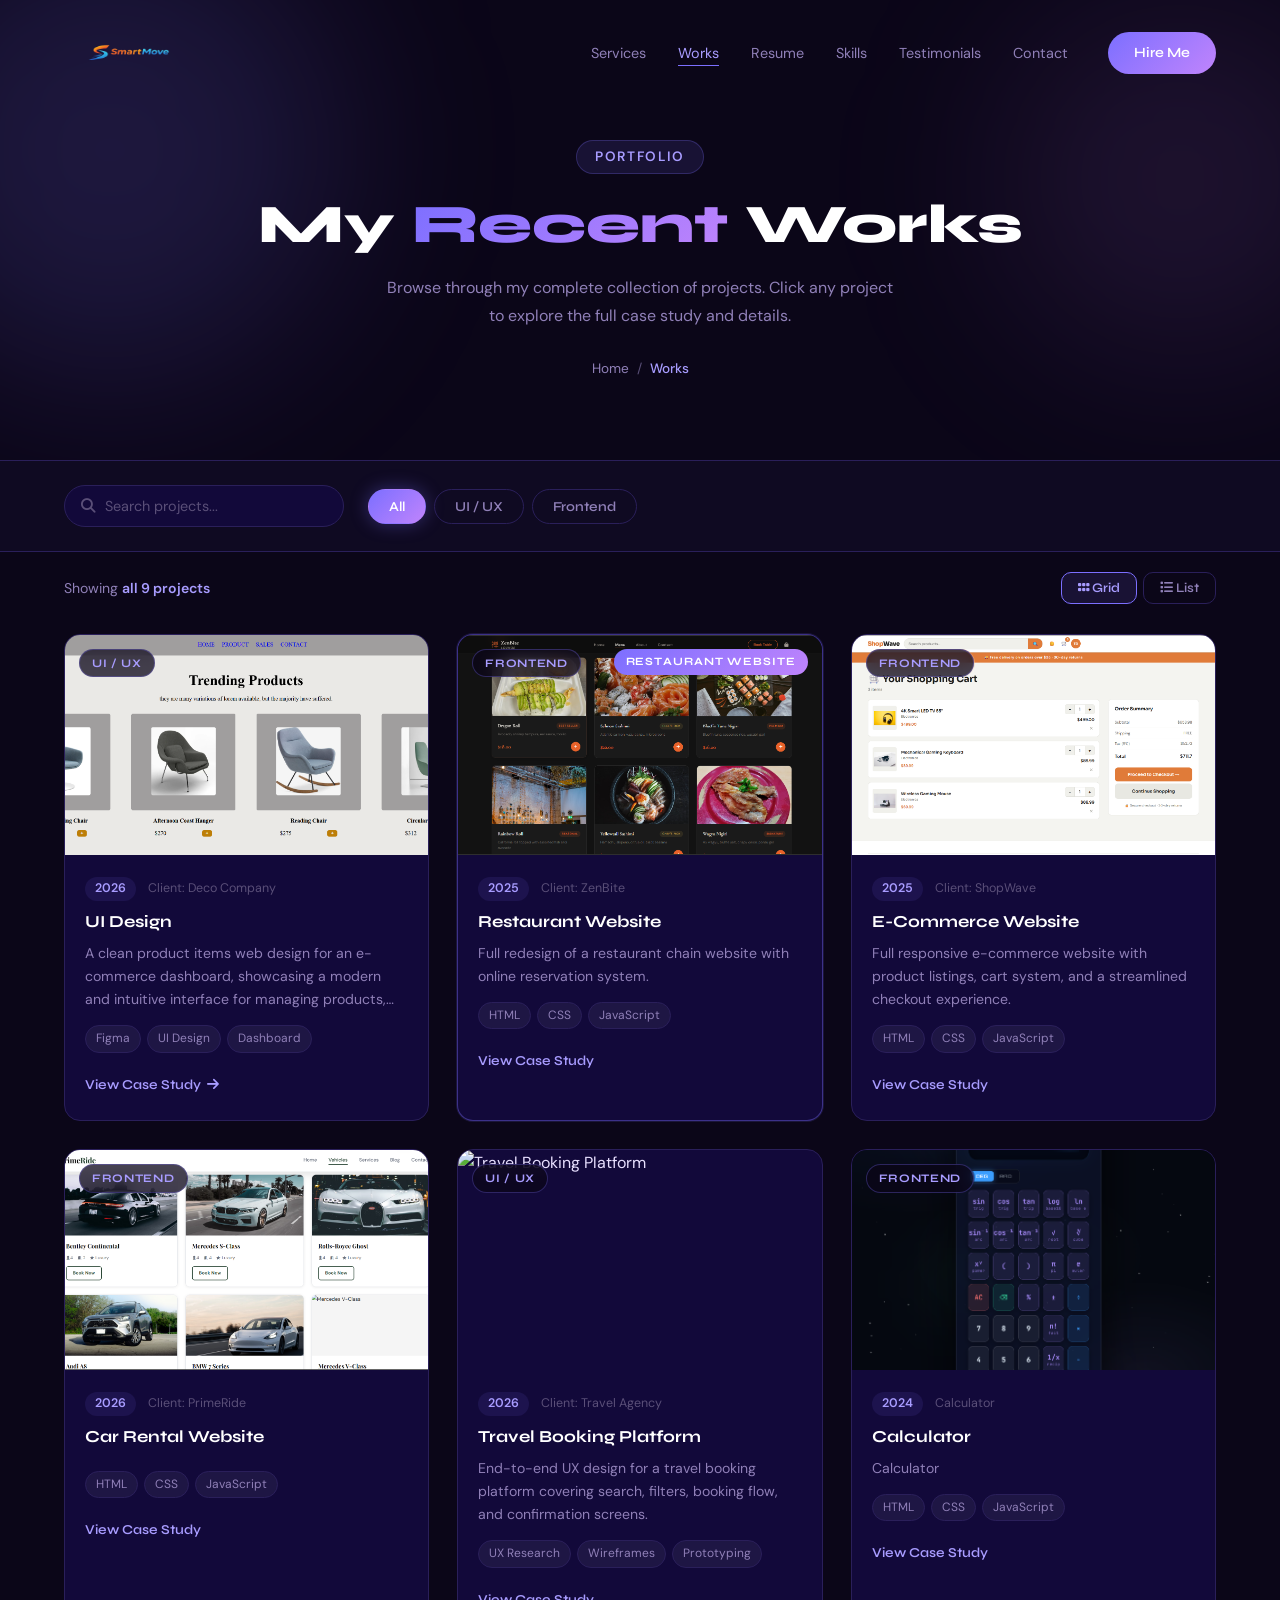
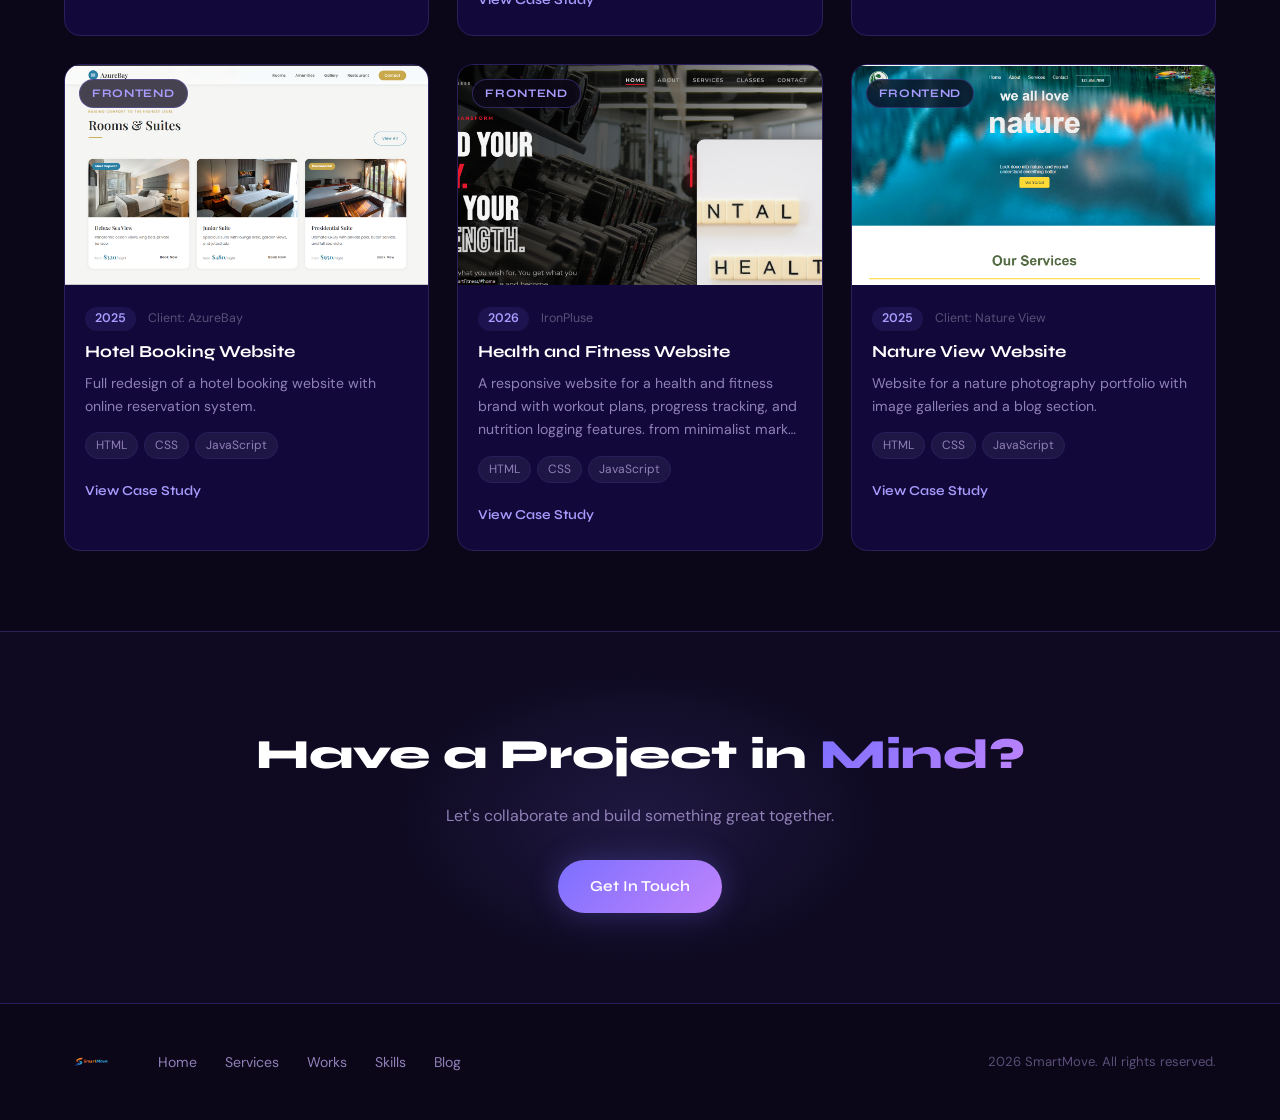
==== works.html @ a5036a32 "works space edit" ====
<!DOCTYPE html>
<html lang="en">
<head>
    <meta charset="UTF-8" />
    <meta name="viewport" content="width=device-width, initial-scale=1.0" />
    <title>My Works - Smartmove</title>

    <!-- Google Fonts — same as main site -->
    <link rel="preconnect" href="https://fonts.googleapis.com" />
    <link
        href="https://fonts.googleapis.com/css2?family=Syne:wght@400;600;700;800&family=DM+Sans:wght@300;400;500&display=swap"
        rel="stylesheet"
    />
        <link rel="stylesheet" href="https://cdnjs.cloudflare.com/ajax/libs/font-awesome/6.5.0/css/all.min.css" />

    <link rel="stylesheet" href="style.css" />
    <link rel="stylesheet" href="works.css" />
</head>
<body>

    <!--NAVBAR -->
    <nav class="navbar scrolled" id="navbar">
        <div class="nav-container">

            <!-- Logo: replace src with your logo -->
            <a href="index.html" class="nav-logo">
                <img src="images/logo-removebg.png" alt="Gerold Logo" />
            </a>

            <ul class="nav-links" id="navLinks">
                <li><a href="index.html#services">Services</a></li>
                <li><a href="works.html" class="nav-active">Works</a></li>
                <li><a href="index.html#experience">Resume</a></li>
                <li><a href="index.html#skills">Skills</a></li>
                <li><a href="index.html#testimonials">Testimonials</a></li>
                <li><a href="index.html#contact">Contact</a></li>
            </ul>

            <a href="index.html#contact" class="btn-hire">Hire Me</a>

            <button class="burger" id="burger" aria-label="Toggle menu">
                <span></span>
                <span></span>
                <span></span>
            </button>

        </div>
    </nav>


    <!-- PAGE HEADER -->
    <section class="page-header">
        <div class="page-header-glow glow-left"></div>
        <div class="page-header-glow glow-right"></div>
        <div class="container page-header-inner">
            <p class="page-eyebrow">Portfolio</p>
            <h1 class="page-title">
                My <span class="accent">Recent</span> Works
            </h1>
            <p class="page-desc">
                Browse through my complete collection of projects. Click any
                project to explore the full case study and details.
            </p>
            <div class="breadcrumb">
                <a href="index.html" class="breadcrumb-link">Home</a>
                <span class="breadcrumb-sep">/</span>
                <span class="breadcrumb-current">Works</span>
            </div>
        </div>
    </section>


    <!-- SEARCH AND FILTER BAR -->
    <div class="toolbar">
        <div class="container toolbar-inner">

            <!-- Search -->
            <div class="search-box">
                <span class="search-icon-wrap">
                    <i class="fa-solid fa-magnifying-glass"></i>
                </span>
                <input
                    type="text"
                    id="searchInput"
                    class="search-input"
                    placeholder="Search projects..."
                    autocomplete="off"
                />
                <button class="search-clear-btn" id="clearBtn" aria-label="Clear search">
                    &times;
                </button>
            </div>

            <!-- Filter Tabs -->
            <div class="filter-tabs" id="filterTabs">
                <button class="ftab active" data-filter="all">All</button>
                <button class="ftab" data-filter="ui-ux">UI / UX</button>
                <button class="ftab" data-filter="web">Frontend</button>
            </div>

        </div>
    </div>


    <!-- ============================================================
         RESULTS COUNT
    ============================================================ -->
    <div class="results-bar">
        <div class="container results-inner">
            <p class="results-text" id="resultsText">Showing all projects</p>
            <div class="view-toggle">
                <button class="view-btn active" id="gridViewBtn" aria-label="Grid view">
                    <i class="fa-solid fa-grip"></i>
                    Grid
                </button>
                <button class="view-btn" id="listViewBtn" aria-label="List view">
                     <i class="fa-solid fa-list"></i>
                    List
                </button>
            </div>
        </div>
    </div>


    <!-- ============================================================
         PORTFOLIO GRID
    ============================================================ -->
    <section class="portfolio-section">
        <div class="container">

            <!-- No results message (hidden by default) -->
            <div class="no-results hidden" id="noResults">
                <div class="no-results-inner">
                    <span class="no-results-icon">
                        <i class="fa-solid fa-folder-open"></i>
                    </span>
                    <p class="no-results-title">No projects found</p>
                    <p class="no-results-sub">
                        Try a different keyword or select a different category.
                    </p>
                    <button class="btn-primary" id="resetBtn">Show All Projects</button>
                </div>
            </div>

            <!-- Portfolio Grid -->
            <div class="portfolio-grid" id="portfolioGrid">


                <!-- PROJECT CARD 1  -->
                <div class="portfolio-card" data-category="ui-ux" data-title="Dashboard UI Design">

                    <div class="card-thumb-wrap">
                        <img
                            src="images/ui1.png"
                            alt="Dashboard UI Design"
                            class="card-thumb"
                        />
                        <div class="card-overlay">
                            <a href="https://www.linkedin.com/posts/smart-move-716382326_product-items-web-design-share-7451420994902290432-ZNgc?utm_source=share&utm_medium=member_android&rcm=ACoAAFJH3YIBcAMy2bOJXUmdLEdiP5HcrDsQztM" class="card-overlay-btn">
                                    <i class="fa-solid fa-arrow-up-right-from-square"></i>
                                View Project
                            </a>
                        </div>
                        <span class="card-badge">UI / UX</span>
                    </div>

                    <div class="card-body">
                        <div class="card-meta">
                            <span class="card-year">2026</span>
                            <span class="card-client">Client: Deco Company</span>
                        </div>
                        <h3 class="card-title"> UI Design</h3>
                        <p class="card-desc">
                            A clean product items web design for an e-commerce dashboard, showcasing a modern and intuitive interface for managing products, inventory, and sales analytics.
                        </p>
                        <div class="card-tags">
                            <span class="tag">Figma</span>
                            <span class="tag">UI Design</span>
                            <span class="tag">Dashboard</span>
                        </div>
                        <a href="https://www.linkedin.com/posts/smart-move-716382326_product-items-web-design-share-7451420994902290432-ZNgc?utm_source=share&utm_medium=member_android&rcm=ACoAAFJH3YIBcAMy2bOJXUmdLEdiP5HcrDsQztM" class="card-cta">
                            View Case Study
                                <i class="fa-solid fa-arrow-right"></i>
                        </a>
                    </div>

                </div>


                <!-- PROJECT CARD 2  (featured) -->
                <div class="portfolio-card card-featured" data-category="web" data-title="Resturant Website">

                    <div class="card-thumb-wrap">
                        <img
                            src="images/restur.1.png"
                            alt="Brand Identity Design"
                            class="card-thumb"
                        />
                        <div class="card-overlay">
                            <a href="https://smartmove1.github.io/restaurant-website/" class="card-overlay-btn">
                                View Project
                            </a>
                        </div>
                        <span class="card-badge">Frontend</span>
                        <span class="card-featured-label">Restaurant Website</span>
                    </div>

                    <div class="card-body">
                        <div class="card-meta">
                            <span class="card-year">2025</span>
                            <span class="card-client">Client: ZenBite</span>
                        </div>
                        <h3 class="card-title">Restaurant Website</h3>
                        <p class="card-desc">
                                Full redesign of a restaurant chain website with online
                                reservation system.
                        </p>
                        <div class="card-tags">
                            <span class="tag">HTML</span>
                            <span class="tag">CSS</span>
                            <span class="tag">JavaScript</span>
                        </div>
                        <a href="https://smartmove1.github.io/restaurant-website/" class="card-cta">
                            View Case Study
                        </a>
                    </div>

                </div>


                <!--  PROJECT CARD 3 -->
                <div class="portfolio-card" data-category="web" data-title="E-Commerce Website">

                    <div class="card-thumb-wrap">
                        <img
                            src="images/e-com1.png"
                            alt="E-Commerce Website"
                            class="card-thumb"
                        />
                        <div class="card-overlay">
                            <a href="https://smartmove1.github.io/shopwave-product/" class="card-overlay-btn">
                                View Project
                            </a>
                        </div>
                        <span class="card-badge">Frontend</span>
                    </div>

                    <div class="card-body">
                        <div class="card-meta">
                            <span class="card-year">2025</span>
                            <span class="card-client">Client: ShopWave</span>
                        </div>
                        <h3 class="card-title">E-Commerce Website</h3>
                        <p class="card-desc">
                            Full responsive e-commerce website with product listings,
                            cart system, and a streamlined checkout experience.
                        </p>
                        <div class="card-tags">
                            <span class="tag">HTML</span>
                            <span class="tag">CSS</span>
                            <span class="tag">JavaScript</span>
                        </div>
                        <a href="https://smartmove1.github.io/shopwave-product/" class="card-cta">
                            View Case Study
                        </a>
                    </div>

                </div>


                <!-- PROJECT CARD 4 -->
                <div class="portfolio-card" data-category="web" data-title="Car Rental Website">

                    <div class="card-thumb-wrap">
                        <img
                            src="images/car1.png"
                            alt="Car Rental Website"
                            class="card-thumb"
                        />
                        <div class="card-overlay">
                            <a href="https://smartmove1.github.io/primeride/" class="card-overlay-btn">
                                View Project
                            </a>
                        </div>
                        <span class="card-badge">Frontend</span>
                    </div>

                    <div class="card-body">
                        <div class="card-meta">
                            <span class="card-year">2026</span>
                            <span class="card-client">Client: PrimeRide</span>
                        </div>
                        <h3 class="card-title">Car Rental Website</h3>
                        <p class="card-desc">
                            
                        </p>
                        <div class="card-tags">
                            <span class="tag">HTML</span>
                            <span class="tag">CSS</span>
                            <span class="tag">JavaScript</span>
                        </div>
                        <a href="https://smartmove1.github.io/primeride/" class="card-cta">
                            View Case Study
                        </a>
                    </div>

                </div>


                <!--
                     PROJECT CARD 5 -->
                <div class="portfolio-card" data-category="ui-ux" data-title="Travel Booking Platform">

                    <div class="card-thumb-wrap">
                        <img
                            src="images/work-5.jpg"
                            alt="Travel Booking Platform"
                            class="card-thumb"
                        />
                        <div class="card-overlay">
                            <a href="project-detail.html?id=5" class="card-overlay-btn">
                                View Project
                            </a>
                        </div>
                        <span class="card-badge">UI / UX</span>
                    </div>

                    <div class="card-body">
                        <div class="card-meta">
                            <span class="card-year">2026</span>
                            <span class="card-client">Client: Travel Agency</span>
                        </div>
                        <h3 class="card-title">Travel Booking Platform</h3>
                        <p class="card-desc">
                            End-to-end UX design for a travel booking platform covering
                            search, filters, booking flow, and confirmation screens.
                        </p>
                        <div class="card-tags">
                            <span class="tag">UX Research</span>
                            <span class="tag">Wireframes</span>
                            <span class="tag">Prototyping</span>
                        </div>
                        <a href="project-detail.html?id=5" class="card-cta">
                            View Case Study
                        </a>
                    </div>

                </div>


                <!--   PROJECT CARD 6 -->
                <div class="portfolio-card" data-category="web" data-title="Calculator">

                    <div class="card-thumb-wrap">
                        <img
                            src="images/calculator.png"
                            alt="Calculator"
                            class="card-thumb"
                        />
                        <div class="card-overlay">
                            <a href="https://smartmove1.github.io/calculator/" class="card-overlay-btn">
                                View Project
                            </a>
                        </div>
                        <span class="card-badge">Frontend</span>
                    </div>

                    <div class="card-body">
                        <div class="card-meta">
                            <span class="card-year">2024</span>
                            <span class="card-client">Calculator</span>
                        </div>
                        <h3 class="card-title">Calculator</h3>
                        <p class="card-desc">
                            Calculator
                        </p>
                        <div class="card-tags">
                            <span class="tag">HTML</span>
                            <span class="tag">CSS</span>
                            <span class="tag">JavaScript</span>
                        </div>
                        <a href="https://smartmove1.github.io/calculator/" class="card-cta">
                            View Case Study
                        </a>
                    </div>

                </div>


                <!-- PROJECT CARD 7 -->
                <div class="portfolio-card" data-category="web" data-title="Hotel Booking Website">

                    <div class="card-thumb-wrap">
                        <img
                            src="images/hotel.png"
                            alt="Hotel Booking Website"
                            class="card-thumb"
                        />
                        <div class="card-overlay">
                            <a href="https://smartmove1.github.io/smarthotel/" class="card-overlay-btn">
                                View Project
                            </a>
                        </div>
                        <span class="card-badge">Frontend</span>
                    </div>

                    <div class="card-body">
                        <div class="card-meta">
                            <span class="card-year">2025</span>
                            <span class="card-client">Client: AzureBay </span>
                        </div>
                        <h3 class="card-title">Hotel Booking Website</h3>
                        <p class="card-desc">
                            Full redesign of a hotel booking website with online
                            reservation system.
                        </p>
                        <div class="card-tags">
                            <span class="tag">HTML</span>
                            <span class="tag">CSS</span>
                            <span class="tag">JavaScript</span>
                        </div>
                        <a href="https://smartmove1.github.io/smarthotel/" class="card-cta">
                            View Case Study
                        </a>
                    </div>

                </div>


                <!-- PROJECT CARD 8 -->
                <div class="portfolio-card" data-category="web" data-title="Health and Fitness Website">

                    <div class="card-thumb-wrap">
                        <img
                            src="images/fit.png"
                            alt="Health and Fitness Website"
                            class="card-thumb"
                        />
                        <div class="card-overlay">
                            <a href="https://smartmove1.github.io/smartFitness/" class="card-overlay-btn">
                                View Project
                            </a>
                        </div>
                        <span class="card-badge">Frontend</span>
                    </div>

                    <div class="card-body">
                        <div class="card-meta">
                            <span class="card-year">2026</span>
                            <span class="card-client">IronPluse</span>
                        </div>
                        <h3 class="card-title">Health and Fitness Website</h3>
                        <p class="card-desc">
                            A responsive website for a health and fitness brand with workout
                            plans, progress tracking, and nutrition logging features.
                            from minimalist marks to complex emblems and wordmarks.
                        </p>
                        <div class="card-tags">
                            <span class="tag">HTML</span>
                            <span class="tag">CSS</span>
                            <span class="tag">JavaScript</span>
                        </div>
                        <a href="https://smartmove1.github.io/smartFitness/" class="card-cta">
                            View Case Study
                        </a>
                    </div>

                </div>


                <!-- PROJECT CARD 9 -->
                <div class="portfolio-card" data-category="web" data-title="Nature View Website">

                    <div class="card-thumb-wrap">
                        <img
                            src="images/nature.png"
                            alt="Nature View Website"
                            class="card-thumb"
                        />
                        <div class="card-overlay">
                            <a href="https://smartmove1.github.io/nature-view/" class="card-overlay-btn">
                                View Project
                            </a>
                        </div>
                        <span class="card-badge">Frontend</span>
                    </div>

                    <div class="card-body">
                        <div class="card-meta">
                            <span class="card-year">2025</span>
                            <span class="card-client">Client: Nature View</span>
                        </div>
                        <h3 class="card-title">Nature View Website</h3>
                        <p class="card-desc">
                             Website for a nature photography portfolio with image galleries
                            and a blog section.
                        </p>
                        <div class="card-tags">
                            <span class="tag">HTML</span>
                            <span class="tag">CSS</span>
                            <span class="tag">JavaScript</span>
                        </div>
                        <a href="https://smartmove1.github.io/nature-view/" class="card-cta">
                            View Case Study
                        </a>
                    </div>

                </div>


                <!--
                    =====================================================
                    ADD MORE PROJECTS HERE
                    Copy the block below and paste it before this comment.
                    =====================================================

                <div class="portfolio-card" data-category="CATEGORY" data-title="PROJECT TITLE">
                    <div class="card-thumb-wrap">
                        <img src="images/your-image.jpg" alt="Project Title" class="card-thumb" />
                        <div class="card-overlay">
                            <a href="project-detail.html?id=10" class="card-overlay-btn">View Project</a>
                        </div>
                        <span class="card-badge">CATEGORY LABEL</span>
                    </div>
                    <div class="card-body">
                        <div class="card-meta">
                            <span class="card-year">YEAR</span>
                            <span class="card-client">Client: NAME</span>
                        </div>
                        <h3 class="card-title">PROJECT TITLE</h3>
                        <p class="card-desc">Short description of the project goes here.</p>
                        <div class="card-tags">
                            <span class="tag">Tag 1</span>
                            <span class="tag">Tag 2</span>
                        </div>
                        <a href="project-detail.html?id=10" class="card-cta">View Case Study</a>
                    </div>
                </div>
                -->


            </div>
            <!-- end #portfolioGrid -->

        </div>
    </section>


    <!--  CALL TO ACTION — bottom of page -->
    <section class="works-cta">
        <div class="works-cta-glow"></div>
        <div class="container works-cta-inner">
            <h2 class="works-cta-title">
                Have a Project in <span class="accent">Mind?</span>
            </h2>
            <p class="works-cta-desc">
                Let's collaborate and build something great together.
            </p>
            <a href="index.html#contact" class="btn-primary">Get In Touch</a>
        </div>
    </section>


    <!-- FOOTER -->
    <footer class="footer">
        <div class="container footer-inner">

            <a href="index.html" class="footer-logo">
                <img src="images/logo-removebg.png" alt="Gerold Logo" />
            </a>

            <ul class="footer-links">
                <li><a href="index.html">Home</a></li>
                <li><a href="index.html#services">Services</a></li>
                <li><a href="works.html">Works</a></li>
                <li><a href="index.html#skills">Skills</a></li>
                <li><a href="index.html#blog">Blog</a></li>
            </ul>

            <p class="footer-copy"><span class="year">2025</span> SmartMove. All rights reserved.</p>

        </div>
    </footer>


    <script src="works.js"></script>
</body>
</html>
---- style.css ----
/*CSS CUSTOM PROPERTIES (VARIABLES)
Edit these to change the whole color scheme easily*/

:root {
    --color-bg:           #0b0618;
    --color-bg-alt:       #0f0a22;
    --color-card:         #12093a;
    --color-border:       #2a1f5a;
    --color-purple:       #7c6fff;
    --color-purple-light: #a89cff;
    --color-purple-dark:  #4a35cc;
    --color-accent:       #c084fc;
    --color-text:         #e8e0ff;
    --color-text-dim:     #9080b8;
    --color-text-faint:   #5a4f78;
    --color-white:        #ffffff;
    --color-star:         #f5c542;

    --gradient-main: linear-gradient(135deg, #7c6fff, #c084fc);

    --font-heading: 'Syne', sans-serif;
    --font-body:    'DM Sans', sans-serif;

    --radius-sm:  10px;
    --radius-md:  16px;
    --radius-lg:  24px;
    --radius-pill: 50px;

    --transition: 0.35s cubic-bezier(0.4, 0, 0.2, 1);

    --shadow-glow:  0 0 40px rgba(124, 111, 255, 0.25);
    --shadow-card:  0 12px 40px rgba(124, 111, 255, 0.15);
    --shadow-hover: 0 20px 60px rgba(124, 111, 255, 0.25);
}


/*RESET */

*,
*::before,
*::after {
    box-sizing: border-box;
    margin: 0;
    padding: 0;
}

html {
    scroll-behavior: smooth;
}

body {
    background-color: var(--color-bg);
    color: var(--color-text);
    font-family: var(--font-body);
    font-size: 16px;
    line-height: 1.6;
    overflow-x: hidden;
}

a {
    text-decoration: none;
    color: inherit;
}

ul {
    list-style: none;
}

img {
    max-width: 100%;
    display: block;
}

button {
    cursor: pointer;
    font-family: var(--font-body);
}


/*SCROLLBAR */

::-webkit-scrollbar {
    width: 6px;
}

::-webkit-scrollbar-track {
    background: var(--color-bg);
}

::-webkit-scrollbar-thumb {
    background: var(--color-purple-dark);
    border-radius: 3px;
}


/*UTILITY CLASSES */

.container {
    max-width: 1200px;
    margin-left: auto;
    margin-right: auto;
    padding-left: 24px;
    padding-right: 24px;
}

.section {
    padding-top: 100px;
    padding-bottom: 100px;
}

.accent {
    background: var(--gradient-main);
    -webkit-background-clip: text;
    -webkit-text-fill-color: transparent;
    background-clip: text;
}


/* ANIMATIONS */

@keyframes fadeUp {
    from {
        opacity: 0;
        transform: translateY(40px);
    }
    to {
        opacity: 1;
        transform: translateY(0);
    }
}

@keyframes float {
    0%, 100% {
        transform: translateY(0);
    }
    50% {
        transform: translateY(-14px);
    }
}

@keyframes pulseGlow {
    0%, 100% {
        opacity: 0.4;
        transform: scale(1);
    }
    50% {
        opacity: 0.7;
        transform: scale(1.08);
    }
}

@keyframes skillFill {
    from {
        width: 0;
    }
}

/* Reveal on scroll */
.reveal {
    opacity: 0;
    transform: translateY(36px);
    transition: opacity 0.7s ease, transform 0.7s ease;
}

.reveal.in-view {
    opacity: 1;
    transform: translateY(0);
}

.delay-1 { transition-delay: 0.12s; }
.delay-2 { transition-delay: 0.24s; }
.delay-3 { transition-delay: 0.36s; }
.delay-4 { transition-delay: 0.48s; }


/* BUTTONS */

.btn-primary {
    display: inline-flex;
    align-items: center;
    gap: 8px;
    padding: 14px 32px;
    background: var(--gradient-main);
    border-radius: var(--radius-pill);
    font-family: var(--font-heading);
    font-weight: 600;
    font-size: 0.95rem;
    color: var(--color-white);
    border: none;
    position: relative;
    overflow: hidden;
    transition: transform var(--transition), box-shadow var(--transition);
    box-shadow: 0 0 30px rgba(124, 111, 255, 0.3);
}

.btn-primary:hover {
    transform: translateY(-2px);
    box-shadow: 0 0 50px rgba(124, 111, 255, 0.5);
}

.btn-hire {
    display: inline-block;
    padding: 10px 26px;
    background: var(--gradient-main);
    border-radius: var(--radius-pill);
    font-family: var(--font-heading);
    font-weight: 600;
    font-size: 0.88rem;
    color: var(--color-white);
    white-space: nowrap;
    transition: transform var(--transition), box-shadow var(--transition);
}

.btn-hire:hover {
    transform: translateY(-2px);
    box-shadow: var(--shadow-glow);
}


/*SECTION HEADERS */

.section-header {
    text-align: center;
    margin-bottom: 60px;
}

.section-title {
    font-family: var(--font-heading);
    font-size: clamp(1.8rem, 3.5vw, 2.6rem);
    font-weight: 800;
    color: var(--color-white);
    margin-bottom: 14px;
    line-height: 1.2;
}

.section-subtitle {
    font-size: 0.95rem;
    color: var(--color-text-dim);
    max-width: 500px;
    margin-left: auto;
    margin-right: auto;
    line-height: 1.7;
}


/* NAVBAR */

.navbar {
    position: fixed;
    top: 0;
    left: 0;
    right: 0;
    z-index: 999;
    padding-top: 18px;
    padding-bottom: 18px;
    transition: background var(--transition), backdrop-filter var(--transition), box-shadow var(--transition);
}

.navbar.scrolled {
    background: rgba(11, 6, 24, 0.92);
    backdrop-filter: blur(20px);
    -webkit-backdrop-filter: blur(20px);
    box-shadow: 0 1px 0 var(--color-border);
}

.nav-container {
    max-width: 1200px;
    margin-left: auto;
    margin-right: auto;
    padding-left: 24px;
    padding-right: 24px;
    display: flex;
    align-items: center;
    gap: 40px;
}

.nav-logo img {
    height: 70px;
    width: 130px;
}

.nav-links {
    display: flex;
    gap: 32px;
    margin-left: auto;
}

.nav-links a {
    font-size: 0.9rem;
    color: var(--color-text-dim);
    transition: color var(--transition);
    position: relative;
}

.nav-links a::after {
    content: '';
    position: absolute;
    bottom: -4px;
    left: 0;
    width: 0;
    height: 1.5px;
    background: var(--color-purple);
    transition: width var(--transition);
}

.nav-links a:hover {
    color: var(--color-text);
}

.nav-links a:hover::after {
    width: 100%;
}

.burger {
    display: none;
    flex-direction: column;
    gap: 5px;
    background: none;
    border: none;
    padding: 4px;
    margin-left: auto;
}

.burger span {
    display: block;
    width: 24px;
    height: 2px;
    background: var(--color-text);
    border-radius: 2px;
    transition: transform var(--transition), opacity var(--transition);
}

.burger.open span:nth-child(1) {
    transform: translateY(7px) rotate(45deg);
}

.burger.open span:nth-child(2) {
    opacity: 0;
}

.burger.open span:nth-child(3) {
    transform: translateY(-7px) rotate(-45deg);
}


/*HERO */

.hero {
    min-height: 100vh;
    display: flex;
    flex-direction: column;
    justify-content: center;
    padding-top: 90px;
    position: relative;
    overflow: hidden;
}

.hero-glow {
    position: absolute;
    border-radius: 50%;
    filter: blur(80px);
    pointer-events: none;
    animation: pulseGlow 5s ease-in-out infinite;
}

.glow-left {
    width: 500px;
    height: 500px;
    background: rgba(124, 111, 255, 0.18);
    top: -100px;
    left: -100px;
}

.glow-right {
    width: 400px;
    height: 400px;
    background: rgba(192, 132, 252, 0.12);
    bottom: 0;
    right: -80px;
    animation-delay: 2.5s;
}

.hero-grid {
    display: grid;
    grid-template-columns: 1fr 400px;
    align-items: center;
    gap: 60px;
    padding-top: 40px;
    padding-bottom: 40px;
}

.hero-eyebrow {
    font-size: 3rem;
    font-weight: 900;
    color: var(--color-text-dim);
    letter-spacing: 0.04em;
    margin-bottom: 12px;
}

.hero-title {
    font-family: var(--font-heading);
    font-size: clamp(1rem, 3vw, 3rem);
    font-weight: 800;
    line-height: 1.15;
    color: var(--color-white);
    margin-bottom: 15px;
}

.plus-sign {
    display: block;
    background: var(--gradient-main);
    -webkit-background-clip: text;
    -webkit-text-fill-color: transparent;
    background-clip: text;
    font-size: clamp(2rem, 4.5vw, 3.4rem);
}

.hero-desc {
    font-size: 1rem;
    color: var(--color-text-dim);
    max-width: 440px;
    line-height: 1.75;
    margin-bottom: 36px;
}

.hero-actions {
    display: flex;
    align-items: center;
    gap: 28px;
    flex-wrap: wrap;
}

.social-links {
    display: flex;
    gap: 10px;
}

.social-link {
    width: 40px;
    height: 40px;
    display: flex;
    align-items: center;
    justify-content: center;
    background: var(--color-card);
    border: 1px solid var(--color-border);
    border-radius: 50%;
    color: var(--color-text-dim);
    font-size: 1rem;
    transition: color var(--transition), border-color var(--transition), transform var(--transition), box-shadow var(--transition);
}

.social-link:hover {
    color: var(--color-purple-light);
    border-color: var(--color-purple);
    box-shadow: 0 0 14px rgba(124, 111, 255, 0.35);
    transform: translateY(-2px);
}

.social-link img {
    width: 18px;
    height: 18px;
}

/* Hero Image */

.hero-image-col {
    display: flex;
    justify-content: center;
}

.hero-image-wrap {
    position: relative;
    animation: float 6s ease-in-out infinite;
}

.image-glow {
    position: absolute;
    width: 320px;
    height: 320px;
    background: radial-gradient(circle, rgba(124, 111, 255, 0.3), transparent 70%);
    top: 50%;
    left: 50%;
    transform: translate(-50%, -50%);
    animation: pulseGlow 4s ease-in-out infinite;
    border-radius: 50%;
}

.profile-photo {
    position: relative;
    z-index: 1;
    width: 100%;
    max-width: 360px;
    height: auto;
    border-radius: var(--radius-md);
    border: 1px solid var(--color-border);
    box-shadow: 0 30px 80px rgba(124, 111, 255, 0.15);
    object-fit: cover;
}

/* Stats Bar */

.stats-bar {
    border-top: 1px solid var(--color-border);
    margin-top: 20px;
    padding-top: 40px;
    padding-bottom: 40px;
}

.stats-inner {
    display: flex;
    align-items: center;
    justify-content: space-between;
    gap: 20px;
}

.stat-item {
    text-align: center;
}

.stat-number {
    display: flex;
    align-items: baseline;
    justify-content: center;
    gap: 2px;
}

.count {
    font-family: var(--font-heading);
    font-size: 2.2rem;
    font-weight: 800;
    color: var(--color-white);
}

.stat-suffix {
    font-family: var(--font-heading);
    font-size: 1.4rem;
    font-weight: 700;
    color: var(--color-purple);
}

.stat-label {
    font-size: 0.82rem;
    color: var(--color-text-dim);
    margin-top: 4px;
}

.stat-divider {
    width: 1px;
    height: 50px;
    background: var(--color-border);
    flex-shrink: 0;
}


/* SERVICES */

.services {
    background-color: var(--color-bg-alt);
}

.services-list {
    display: flex;
    flex-direction: column;
    border: 1px solid var(--color-border);
    border-radius: var(--radius-md);
    overflow: hidden;
}

.service-item {
    display: flex;
    align-items: center;
    gap: 20px;
    padding: 22px 28px;
    border-bottom: 1px solid var(--color-border);
    transition: background var(--transition);
    cursor: pointer;
}

.service-item:last-child {
    border-bottom: none;
}

.service-item.active {
    background: linear-gradient(135deg, rgba(124, 111, 255, 0.1), rgba(192, 132, 252, 0.06));
    border-left: 2px solid var(--color-purple);
}

.service-left {
    display: flex;
    align-items: center;
    gap: 14px;
    min-width: 220px;
    flex-shrink: 0;
}

.service-icon {
    display: flex;
    align-items: center;
    justify-content: center;
    width: 36px;
    height: 36px;
    color: var(--color-purple);
    font-size: 1.1rem;
    flex-shrink: 0;
}

.service-icon img {
    width: 28px;
    height: 28px;
    object-fit: contain;
}

.service-name {
    font-family: var(--font-heading);
    font-weight: 600;
    font-size: 1rem;
    color: var(--color-white);
    transition: color var(--transition);
}

.service-item.active .service-name {
    color: var(--color-purple-light);
}

.service-desc {
    font-size: 0.9rem;
    color: var(--color-text-dim);
    line-height: 1.65;
    flex: 1;
    max-height: 0;
    overflow: hidden;
    opacity: 0;
    transition: max-height 0.4s ease, opacity 0.4s ease;
}

.service-item.active .service-desc {
    max-height: 100px;
    opacity: 1;
}

.service-btn {
    margin-left: auto;
    width: 30px;
    height: 30px;
    border-radius: 50%;
    border: 1px solid var(--color-border);
    background: none;
    color: var(--color-text-dim);
    font-size: 1rem;
    display: flex;
    align-items: center;
    justify-content: center;
    flex-shrink: 0;
    transition: background var(--transition), border-color var(--transition), color var(--transition);
}

.service-item.active .service-btn {
    background: var(--color-purple);
    border-color: var(--color-purple);
    color: var(--color-white);
}

.service-btn img {
    width: 14px;
    height: 14px;
}


/* WORKS */

.works-tabs {
    display: flex;
    gap: 10px;
    margin-bottom: 40px;
    flex-wrap: wrap;
}

.tab {
    padding: 9px 24px;
    border-radius: var(--radius-pill);
    border: 1px solid var(--color-border);
    background: none;
    color: var(--color-text-dim);
    font-family: var(--font-heading);
    font-size: 0.88rem;
    font-weight: 600;
    transition: background var(--transition), color var(--transition), border-color var(--transition), box-shadow var(--transition);
}

.tab.active,
.tab:hover {
    background: var(--gradient-main);
    color: var(--color-white);
    border-color: transparent;
    box-shadow: 0 0 20px rgba(124, 111, 255, 0.35);
}

.works-grid {
    display: grid;
    grid-template-columns: repeat(3, 1fr);
    gap: 24px;
}

.work-card {
    border-radius: var(--radius-md);
    overflow: hidden;
    border: 1px solid var(--color-border);
    background: var(--color-card);
    transition: transform var(--transition), box-shadow var(--transition), border-color var(--transition);
    cursor: pointer;
}

.work-card:hover {
    transform: translateY(-6px);
    box-shadow: var(--shadow-hover);
    border-color: var(--color-purple);
}

.work-card.hidden {
    display: none;
}

.work-image-wrap {
    position: relative;
    overflow: hidden;
    height: 220px;
}

.work-image {
    width: 100%;
    height: 100%;
    object-fit: cover;
    display: block;
    transition: transform 0.5s ease;
}

.work-card:hover .work-image {
    transform: scale(1.05);
}

.work-overlay {
    position: absolute;
    inset: 0;
    background: rgba(11, 6, 24, 0.55);
    display: flex;
    align-items: center;
    justify-content: center;
    opacity: 0;
    transition: opacity var(--transition);
}

.work-card:hover .work-overlay {
    opacity: 1;
}

.work-view-btn {
    width: 48px;
    height: 48px;
    border-radius: 50%;
    background: var(--color-purple);
    display: flex;
    align-items: center;
    justify-content: center;
    color: var(--color-white);
    font-size: 1rem;
    transition: transform var(--transition), box-shadow var(--transition);
}

.work-view-btn:hover {
    transform: scale(1.1);
    box-shadow: var(--shadow-glow);
}

.work-view-btn img {
    width: 20px;
    height: 20px;
}

.work-info {
    padding: 14px 18px;
    display: flex;
    align-items: center;
    justify-content: space-between;
}

.work-title {
    font-family: var(--font-heading);
    font-weight: 600;
    font-size: 0.95rem;
    color: var(--color-white);
}

.work-tag {
    font-size: 0.78rem;
    color: var(--color-purple-light);
    background: rgba(124, 111, 255, 0.12);
    padding: 3px 10px;
    border-radius: 20px;
}


/*EXPERIENCE AND EDUCATION */

.exp-edu {
    background-color: var(--color-bg-alt);
}

.exp-edu-grid {
    display: grid;
    grid-template-columns: 1fr 1fr;
    gap: 80px;
}

.exp-edu-grid .section-title {
    margin-bottom: 36px;
}

.timeline {
    display: flex;
    flex-direction: column;
}

.timeline-item {
    padding-top: 22px;
    padding-bottom: 22px;
    padding-left: 24px;
    border-left: 2px solid var(--color-border);
    position: relative;
    transition: border-color var(--transition);
}

.timeline-item::before {
    content: '';
    position: absolute;
    left: -6px;
    top: 28px;
    width: 10px;
    height: 10px;
    border-radius: 50%;
    background: var(--color-border);
    border: 2px solid var(--color-bg-alt);
    transition: background var(--transition), box-shadow var(--transition);
}

.timeline-item:hover {
    border-left-color: var(--color-purple);
}

.timeline-item:hover::before {
    background: var(--color-purple);
    box-shadow: 0 0 12px var(--color-purple);
}

.timeline-date {
    display: block;
    font-size: 0.78rem;
    font-weight: 500;
    color: var(--color-purple-light);
    letter-spacing: 0.04em;
    margin-bottom: 6px;
}

.timeline-role {
    font-family: var(--font-heading);
    font-weight: 700;
    font-size: 1rem;
    color: var(--color-white);
    margin-bottom: 4px;
}

.timeline-place {
    font-size: 0.88rem;
    color: var(--color-text-dim);
}


/* SKILLS */

.skills-grid {
    display: grid;
    grid-template-columns: repeat(3, 1fr);
    gap: 24px;
}

.skill-card {
    background: var(--color-card);
    border: 1px solid var(--color-border);
    border-radius: var(--radius-md);
    padding: 28px 24px;
    display: flex;
    align-items: center;
    gap: 20px;
    transition: border-color var(--transition), transform var(--transition), box-shadow var(--transition);
}

.skill-card:hover {
    border-color: var(--color-purple);
    transform: translateY(-4px);
    box-shadow: var(--shadow-card);
}

.skill-icon {
    width: 52px;
    height: 52px;
    border-radius: var(--radius-sm);
    background: rgba(255, 255, 255, 0.05);
    display: flex;
    align-items: center;
    justify-content: center;
    flex-shrink: 0;
    font-size: 1.6rem;
    color: var(--color-purple-light);
}

.skill-icon img {
    width: 32px;
    height: 32px;
    object-fit: contain;
}

.skill-info {
    flex: 1;
    min-width: 0;
}

.skill-name {
    display: block;
    font-family: var(--font-heading);
    font-weight: 600;
    font-size: 0.95rem;
    color: var(--color-white);
    margin-bottom: 8px;
}

.skill-bar-wrap {
    width: 100%;
    height: 5px;
    background: var(--color-border);
    border-radius: 5px;
    overflow: hidden;
    margin-bottom: 5px;
}

.skill-bar {
    height: 100%;
    width: 0;
    background: var(--gradient-main);
    border-radius: 5px;
    transition: width 1.2s cubic-bezier(0.4, 0, 0.2, 1);
}

.skill-percent {
    font-size: 0.76rem;
    color: var(--color-purple-light);
}


/*TESTIMONIALS */

.testimonials {
    background-color: var(--color-bg-alt);
}

.testi-grid {
    display: grid;
    grid-template-columns: 1.3fr 1fr 1fr;
    gap: 24px;
}

.testi-card {
    background: var(--color-card);
    border: 1px solid var(--color-border);
    border-radius: var(--radius-md);
    padding: 32px 28px;
    transition: border-color var(--transition), transform var(--transition), box-shadow var(--transition);
}

.testi-card:hover {
    border-color: var(--color-purple);
    transform: translateY(-4px);
    box-shadow: var(--shadow-card);
}

.testi-card.featured {
    background: linear-gradient(135deg, #1a0d50, #0f082a);
    border-color: var(--color-purple);
}

.testi-stars {
    margin-bottom: 16px;
    display: flex;
    gap: 4px;
    align-items: center;
}

.testi-stars img {
    width: 16px;
    height: 16px;
}

.star-placeholder {
    font-size: 0.8rem;
    color: var(--color-star);
    font-weight: 600;
    letter-spacing: 0.04em;
}

.testi-text {
    font-size: 0.92rem;
    color: var(--color-text-dim);
    line-height: 1.75;
    margin-bottom: 24px;
}

.testi-author {
    display: flex;
    align-items: center;
    gap: 12px;
}

.testi-avatar {
    width: 46px;
    height: 46px;
    border-radius: 50%;
    object-fit: cover;
    border: 2px solid var(--color-purple);
    flex-shrink: 0;
}

.testi-name {
    display: block;
    font-family: var(--font-heading);
    font-size: 0.92rem;
    color: var(--color-white);
    margin-bottom: 2px;
}

.testi-role {
    font-size: 0.8rem;
    color: var(--color-text-dim);
}


/*BLOG */

.blog-grid {
    display: grid;
    grid-template-columns: repeat(3, 1fr);
    gap: 24px;
}

.blog-card {
    border-radius: var(--radius-md);
    overflow: hidden;
    border: 1px solid var(--color-border);
    background: var(--color-card);
    transition: transform var(--transition), box-shadow var(--transition), border-color var(--transition);
}

.blog-card:hover {
    transform: translateY(-6px);
    box-shadow: var(--shadow-hover);
    border-color: var(--color-purple);
}

.blog-thumb {
    width: 100%;
    height: 190px;
    object-fit: cover;
    display: block;
    transition: transform 0.5s ease;
}

.blog-card:hover .blog-thumb {
    transform: scale(1.04);
}

.blog-body {
    padding: 22px 20px;
}

.blog-tag {
    display: inline-block;
    font-size: 0.75rem;
    font-weight: 600;
    color: var(--color-purple-light);
    text-transform: uppercase;
    letter-spacing: 0.08em;
    margin-bottom: 10px;
}

.blog-title {
    font-family: var(--font-heading);
    font-size: 1rem;
    font-weight: 700;
    color: var(--color-white);
    margin-bottom: 8px;
    line-height: 1.45;
}

.blog-excerpt {
    font-size: 0.88rem;
    color: var(--color-text-dim);
    line-height: 1.65;
    margin-bottom: 16px;
}

.blog-link {
    font-size: 0.85rem;
    font-weight: 600;
    color: var(--color-purple-light);
    transition: color var(--transition);
}

.blog-link:hover {
    color: var(--color-white);
}


/* CONTACT */

.contact {
    background-color: var(--color-bg-alt);
}

.contact-grid {
    display: grid;
    grid-template-columns: 1fr 1.3fr;
    gap: 80px;
    align-items: start;
}

.contact-info-col .section-title {
    text-align: left;
    margin-bottom: 16px;
}

.contact-intro {
    font-size: 0.95rem;
    color: var(--color-text-dim);
    line-height: 1.75;
    margin-bottom: 36px;
}

.contact-details {
    display: flex;
    flex-direction: column;
    gap: 16px;
}

.contact-detail-item {
    display: flex;
    align-items: flex-start;
    gap: 14px;
    font-size: 0.9rem;
    color: var(--color-text-dim);
}

.detail-icon {
    display: flex;
    align-items: center;
    justify-content: center;
    width: 36px;
    height: 36px;
    border-radius: var(--radius-sm);
    background: rgba(124, 111, 255, 0.12);
    border: 1px solid var(--color-border);
    color: var(--color-purple-light);
    font-size: 0.9rem;
    flex-shrink: 0;
}

.detail-icon img {
    width: 18px;
    height: 18px;
    object-fit: contain;
}

.detail-text {
    padding-top: 8px;
    line-height: 1.5;
}

.contact-form {
    display: flex;
    flex-direction: column;
    gap: 16px;
}

.form-row {
    display: grid;
    grid-template-columns: 1fr 1fr;
    gap: 16px;
}

.form-group {
    display: flex;
    flex-direction: column;
}

.contact-form input,
.contact-form textarea {
    width: 100%;
    padding: 14px 18px;
    background: var(--color-card);
    border: 1px solid var(--color-border);
    border-radius: var(--radius-sm);
    color: var(--color-text);
    font-family: var(--font-body);
    font-size: 0.9rem;
    outline: none;
    transition: border-color var(--transition), box-shadow var(--transition);
    resize: none;
}

.contact-form input::placeholder,
.contact-form textarea::placeholder {
    color: var(--color-text-faint);
}

.contact-form input:focus,
.contact-form textarea:focus {
    border-color: var(--color-purple);
    box-shadow: 0 0 0 3px rgba(124, 111, 255, 0.15);
}


/* FOOTER */

.footer {
    padding-top: 40px;
    padding-bottom: 40px;
    border-top: 1px solid var(--color-border);
}

.footer-inner {
    display: flex;
    align-items: center;
    gap: 40px;
    flex-wrap: wrap;
}

.footer-logo img {
    height: 36px;
    width: auto;
}

.footer-links {
    display: flex;
    gap: 28px;
    flex-wrap: wrap;
}

.footer-links a {
    font-size: 0.88rem;
    color: var(--color-text-dim);
    transition: color var(--transition);
}

.footer-links a:hover {
    color: var(--color-purple-light);
}

.footer-copy {
    margin-left: auto;
    font-size: 0.82rem;
    color: var(--color-text-faint);
}


/* TOAST NOTIFICATION */

.toast {
    position: fixed;
    bottom: 30px;
    right: 30px;
    background: var(--gradient-main);
    color: var(--color-white);
    padding: 14px 26px;
    border-radius: var(--radius-pill);
    font-family: var(--font-heading);
    font-size: 0.9rem;
    font-weight: 600;
    box-shadow: 0 10px 40px rgba(124, 111, 255, 0.35);
    transform: translateY(20px);
    opacity: 0;
    transition: all 0.4s ease;
    z-index: 9999;
    pointer-events: none;
}

.toast.show {
    transform: translateY(0);
    opacity: 1;
}


/*  RESPONSIVE — TABLET (max-width: 1024px)*/

@media (max-width: 1024px) {

    .hero-grid {
        grid-template-columns: 1fr 320px;
        gap: 40px;
    }

    .works-grid {
        grid-template-columns: repeat(2, 1fr);
    }

    .testi-grid {
        grid-template-columns: 1fr 1fr;
    }

    .testi-card.featured {
        grid-column: 1 / -1;
    }

    .skills-grid {
        grid-template-columns: repeat(2, 1fr);
    }

    .exp-edu-grid {
        gap: 40px;
    }

    .blog-grid {
        grid-template-columns: repeat(2, 1fr);
    }

    .blog-card:last-child {
        grid-column: 1 / -1;
    }
}


/* RESPONSIVE — LARGE MOBILE (max-width: 768px)*/

@media (max-width: 768px) {

    .section {
        padding-top: 70px;
        padding-bottom: 70px;
    }

    /* Navbar */

    .nav-links {
        display: none;
        position: fixed;
        top: 70px;
        left: 0;
        right: 0;
        flex-direction: column;
        background: rgba(11, 6, 24, 0.97);
        backdrop-filter: blur(20px);
        -webkit-backdrop-filter: blur(20px);
        padding: 24px;
        gap: 22px;
        border-bottom: 1px solid var(--color-border);
        z-index: 998;
    }

    .nav-links.open {
        display: flex;
    }

    .nav-links a {
        font-size: 1rem;
    }

    .btn-hire {
        display: none;
    }

    .burger {
        display: flex;
    }

    /* Hero */

    .hero-grid {
        grid-template-columns: 1fr;
        text-align: center;
        gap: 40px;
    }

    .hero-text {
        order: 2;
    }

    .hero-image-col {
        order: 1;
    }

    .hero-eyebrow {
        text-align: center;
    }

    .hero-desc {
        margin-left: auto;
        margin-right: auto;
    }

    .hero-actions {
        justify-content: center;
    }

    .profile-photo {
        max-width: 260px;
        margin-left: auto;
        margin-right: auto;
    }

    /* Stats */

    .stats-inner {
        flex-wrap: wrap;
        justify-content: center;
        gap: 28px;
    }

    .stat-divider {
        display: none;
    }

    .stat-item {
        min-width: 100px;
    }

    /* Services */

    .service-left {
        min-width: unset;
    }

    .service-item {
        flex-wrap: wrap;
    }

    .service-desc {
        min-width: 100%;
        padding-top: 8px;
    }

    /* Works */

    .works-grid {
        grid-template-columns: 1fr;
    }

    /* Experience / Education */

    .exp-edu-grid {
        grid-template-columns: 1fr;
        gap: 50px;
    }

    /* Skills */

    .skills-grid {
        grid-template-columns: 1fr 1fr;
    }

    /* Testimonials */

    .testi-grid {
        grid-template-columns: 1fr;
    }

    .testi-card.featured {
        grid-column: auto;
    }

    /* Blog */

    .blog-grid {
        grid-template-columns: 1fr;
    }

    .blog-card:last-child {
        grid-column: auto;
    }

    /* Contact */

    .contact-grid {
        grid-template-columns: 1fr;
        gap: 40px;
    }

    .form-row {
        grid-template-columns: 1fr;
    }

    /* Footer */

    .footer-inner {
        flex-direction: column;
        align-items: flex-start;
        gap: 20px;
    }

    .footer-copy {
        margin-left: 0;
    }
}


/* 
   RESPONSIVE — SMALL MOBILE (max-width: 480px)
 */

@media (max-width: 480px) {

    .container {
        padding-left: 16px;
        padding-right: 16px;
    }

    .hero-title {
        font-size: 2rem;
    }

    .profile-photo {
        max-width: 220px;
    }

    .skills-grid {
        grid-template-columns: 1fr;
    }

    .count {
        font-size: 1.8rem;
    }

    .section-title {
        font-size: 1.65rem;
    }

    .contact-form .btn-primary {
        width: 100%;
        justify-content: center;
    }

    .toast {
        bottom: 16px;
        right: 16px;
        left: 16px;
        text-align: center;
    }
}
---- works.css ----
/* ============================================================
   works.css
   Styles for the Works / Portfolio page only.
============================================================ */


/* 
   NAVBAR ACTIVE LINK
 */

.nav-active {
    color: var(--color-purple-light) !important;
}

.nav-active::after {
    width: 100% !important;
}


/* 
   PAGE HEADER
 */

.page-header {
    position: relative;
    padding-top: 140px;
    padding-bottom: 80px;
    overflow: hidden;
    text-align: center;
}

.page-header-glow {
    position: absolute;
    border-radius: 50%;
    filter: blur(90px);
    pointer-events: none;
}

.page-header-glow.glow-left {
    width: 460px;
    height: 460px;
    background: rgba(124, 111, 255, 0.16);
    top: -80px;
    left: -120px;
}

.page-header-glow.glow-right {
    width: 360px;
    height: 360px;
    background: rgba(192, 132, 252, 0.1);
    top: 0;
    right: -80px;
}

.page-header-inner {
    position: relative;
    z-index: 1;
}

.page-eyebrow {
    display: inline-block;
    font-size: 0.85rem;
    font-weight: 600;
    color: var(--color-purple-light);
    letter-spacing: 0.12em;
    text-transform: uppercase;
    background: rgba(124, 111, 255, 0.12);
    border: 1px solid rgba(124, 111, 255, 0.25);
    padding: 5px 18px;
    border-radius: var(--radius-pill);
    margin-bottom: 20px;
}

.page-title {
    font-family: var(--font-heading);
    font-size: clamp(2rem, 5vw, 3.4rem);
    font-weight: 800;
    color: var(--color-white);
    line-height: 1.15;
    margin-bottom: 18px;
}

.page-desc {
    font-size: 1rem;
    color: var(--color-text-dim);
    max-width: 520px;
    margin-left: auto;
    margin-right: auto;
    line-height: 1.75;
    margin-bottom: 28px;
}

.breadcrumb {
    display: flex;
    align-items: center;
    justify-content: center;
    gap: 8px;
    font-size: 0.85rem;
}

.breadcrumb-link {
    color: var(--color-text-dim);
    transition: color var(--transition);
}

.breadcrumb-link:hover {
    color: var(--color-purple-light);
}

.breadcrumb-sep {
    color: var(--color-text-faint);
}

.breadcrumb-current {
    color: var(--color-purple-light);
    font-weight: 500;
}


/* 
   TOOLBAR (search + filter tabs)
 */

.toolbar {
    background-color: var(--color-bg-alt);
    border-top: 1px solid var(--color-border);
    border-bottom: 1px solid var(--color-border);
    padding-top: 24px;
    padding-bottom: 24px;
    position: sticky;
    top: 70px;
    z-index: 100;
    backdrop-filter: blur(16px);
    -webkit-backdrop-filter: blur(16px);
}

.toolbar-inner {
    display: flex;
    align-items: center;
    gap: 24px;
    flex-wrap: wrap;
}

/* Search */

.search-box {
    display: flex;
    align-items: center;
    background: var(--color-card);
    border: 1px solid var(--color-border);
    border-radius: var(--radius-pill);
    padding: 0 16px;
    gap: 10px;
    flex: 0 0 280px;
    transition: border-color var(--transition), box-shadow var(--transition);
}

.search-box:focus-within {
    border-color: var(--color-purple);
    box-shadow: 0 0 0 3px rgba(124, 111, 255, 0.15);
}

.search-icon-wrap {
    display: flex;
    align-items: center;
    color: var(--color-text-faint);
    font-size: 0.9rem;
    flex-shrink: 0;
}

.search-icon-wrap img {
    width: 16px;
    height: 16px;
}

.search-input {
    flex: 1;
    background: none;
    border: none;
    outline: none;
    color: var(--color-text);
    font-family: var(--font-body);
    font-size: 0.9rem;
    padding: 11px 0;
}

.search-input::placeholder {
    color: var(--color-text-faint);
}

.search-clear-btn {
    background: none;
    border: none;
    color: var(--color-text-faint);
    font-size: 1.2rem;
    line-height: 1;
    padding: 0;
    display: none;
    cursor: pointer;
    transition: color var(--transition);
}

.search-clear-btn:hover {
    color: var(--color-text);
}

.search-clear-btn.visible {
    display: block;
}

/* Filter Tabs */

.filter-tabs {
    display: flex;
    gap: 8px;
    flex-wrap: wrap;
    flex: 1;
}

.ftab {
    padding: 8px 20px;
    border-radius: var(--radius-pill);
    border: 1px solid var(--color-border);
    background: none;
    color: var(--color-text-dim);
    font-family: var(--font-heading);
    font-size: 0.85rem;
    font-weight: 600;
    transition: background var(--transition), color var(--transition), border-color var(--transition), box-shadow var(--transition);
    white-space: nowrap;
}

.ftab:hover {
    border-color: var(--color-purple);
    color: var(--color-purple-light);
}

.ftab.active {
    background: var(--gradient-main);
    color: var(--color-white);
    border-color: transparent;
    box-shadow: 0 0 18px rgba(124, 111, 255, 0.35);
}


/* 
   RESULTS BAR
 */

.results-bar {
    padding-top: 20px;
    padding-bottom: 20px;
}

.results-inner {
    display: flex;
    align-items: center;
    justify-content: space-between;
    gap: 16px;
}

.results-text {
    font-size: 0.88rem;
    color: var(--color-text-dim);
}

.results-text span {
    color: var(--color-purple-light);
    font-weight: 600;
}

.view-toggle {
    display: flex;
    gap: 6px;
}

.view-btn {
    padding: 7px 16px;
    border-radius: var(--radius-sm);
    border: 1px solid var(--color-border);
    background: none;
    color: var(--color-text-dim);
    font-family: var(--font-heading);
    font-size: 0.82rem;
    font-weight: 600;
    transition: background var(--transition), color var(--transition), border-color var(--transition);
}

.view-btn.active {
    background: rgba(124, 111, 255, 0.12);
    border-color: var(--color-purple);
    color: var(--color-purple-light);
}

.view-btn:hover {
    border-color: var(--color-purple);
    color: var(--color-purple-light);
}

.view-btn img {
    width: 14px;
    height: 14px;
}


/* 
   PORTFOLIO SECTION
 */

.portfolio-section {
    padding-top: 10px;
    padding-bottom: 80px;
}


/* ── GRID VIEW (default) ── */

.portfolio-grid {
    display: grid;
    grid-template-columns: repeat(3, 1fr);
    gap: 28px;
}


/* ── LIST VIEW ── */

.portfolio-grid.list-view {
    grid-template-columns: 1fr;
    gap: 20px;
}

.portfolio-grid.list-view .portfolio-card {
    display: grid;
    grid-template-columns: 340px 1fr;
}

.portfolio-grid.list-view .card-thumb-wrap {
    height: 100%;
    min-height: 220px;
    border-radius: var(--radius-md) 0 0 var(--radius-md);
}

.portfolio-grid.list-view .card-thumb-wrap .card-badge {
    top: 14px;
    left: 14px;
}

.portfolio-grid.list-view .card-body {
    display: flex;
    flex-direction: column;
    justify-content: center;
    padding: 28px 32px;
}


/* 
   PORTFOLIO CARD
 */

.portfolio-card {
    background: var(--color-card);
    border: 1px solid var(--color-border);
    border-radius: var(--radius-md);
    overflow: hidden;
    transition: transform var(--transition), box-shadow var(--transition), border-color var(--transition);
    cursor: pointer;
}

.portfolio-card:hover {
    transform: translateY(-6px);
    box-shadow: var(--shadow-hover);
    border-color: var(--color-purple);
}

.portfolio-card.card-featured {
    border-color: rgba(124, 111, 255, 0.4);
    box-shadow: 0 0 0 1px rgba(124, 111, 255, 0.15);
}

.portfolio-card.hidden {
    display: none;
}

/* Card thumbnail */

.card-thumb-wrap {
    position: relative;
    overflow: hidden;
    height: 220px;
}

.card-thumb {
    width: 100%;
    height: 100%;
    object-fit: cover;
    display: block;
    transition: transform 0.55s ease;
}

.portfolio-card:hover .card-thumb {
    transform: scale(1.06);
}

/* Card overlay on hover */

.card-overlay {
    position: absolute;
    inset: 0;
    background: rgba(11, 6, 24, 0.6);
    display: flex;
    align-items: center;
    justify-content: center;
    opacity: 0;
    transition: opacity var(--transition);
}

.portfolio-card:hover .card-overlay {
    opacity: 1;
}

.card-overlay-btn {
    display: inline-flex;
    align-items: center;
    gap: 8px;
    padding: 11px 24px;
    background: var(--gradient-main);
    color: var(--color-white);
    border-radius: var(--radius-pill);
    font-family: var(--font-heading);
    font-weight: 600;
    font-size: 0.88rem;
    transition: transform var(--transition), box-shadow var(--transition);
}

.card-overlay-btn:hover {
    transform: scale(1.05);
    box-shadow: var(--shadow-glow);
}

.card-overlay-btn img {
    width: 14px;
    height: 14px;
}

/* Category badge */

.card-badge {
    position: absolute;
    top: 14px;
    left: 14px;
    background: rgba(11, 6, 24, 0.75);
    color: var(--color-purple-light);
    border: 1px solid rgba(124, 111, 255, 0.3);
    font-family: var(--font-heading);
    font-size: 0.72rem;
    font-weight: 700;
    letter-spacing: 0.06em;
    text-transform: uppercase;
    padding: 4px 12px;
    border-radius: var(--radius-pill);
    backdrop-filter: blur(8px);
    -webkit-backdrop-filter: blur(8px);
}

/* Featured label */

.card-featured-label {
    position: absolute;
    top: 14px;
    right: 14px;
    background: var(--gradient-main);
    color: var(--color-white);
    font-family: var(--font-heading);
    font-size: 0.7rem;
    font-weight: 700;
    letter-spacing: 0.08em;
    text-transform: uppercase;
    padding: 4px 12px;
    border-radius: var(--radius-pill);
}

/* Card body */

.card-body {
    padding: 22px 20px 24px;
}

.card-meta {
    display: flex;
    align-items: center;
    gap: 12px;
    margin-bottom: 10px;
}

.card-year {
    font-size: 0.78rem;
    font-weight: 600;
    color: var(--color-purple-light);
    background: rgba(124, 111, 255, 0.1);
    padding: 2px 10px;
    border-radius: 20px;
}

.card-client {
    font-size: 0.78rem;
    color: var(--color-text-faint);
}

.card-title {
    font-family: var(--font-heading);
    font-size: 1.05rem;
    font-weight: 700;
    color: var(--color-white);
    margin-bottom: 8px;
    line-height: 1.35;
    transition: color var(--transition);
}

.portfolio-card:hover .card-title {
    color: var(--color-purple-light);
}

.card-desc {
    font-size: 0.88rem;
    color: var(--color-text-dim);
    line-height: 1.65;
    margin-bottom: 14px;
    display: -webkit-box;
    -webkit-line-clamp: 3;
    -webkit-box-orient: vertical;
    overflow: hidden;
}

/* Tags */

.card-tags {
    display: flex;
    flex-wrap: wrap;
    gap: 6px;
    margin-bottom: 18px;
}

.tag {
    font-size: 0.75rem;
    color: var(--color-text-dim);
    background: rgba(255, 255, 255, 0.05);
    border: 1px solid var(--color-border);
    padding: 3px 10px;
    border-radius: 20px;
    transition: border-color var(--transition), color var(--transition);
}

.portfolio-card:hover .tag {
    border-color: rgba(124, 111, 255, 0.3);
    color: var(--color-text);
}

/* CTA link */

.card-cta {
    display: inline-flex;
    align-items: center;
    gap: 6px;
    font-family: var(--font-heading);
    font-size: 0.85rem;
    font-weight: 600;
    color: var(--color-purple-light);
    transition: color var(--transition), gap var(--transition);
}

.card-cta:hover {
    color: var(--color-white);
    gap: 10px;
}

.card-cta img {
    width: 14px;
    height: 14px;
}


/* 
   NO RESULTS MESSAGE
 */

.no-results {
    text-align: center;
    padding-top: 80px;
    padding-bottom: 80px;
}

.no-results.hidden {
    display: none;
}

.no-results-inner {
    max-width: 400px;
    margin-left: auto;
    margin-right: auto;
}

.no-results-icon {
    display: block;
    font-size: 3rem;
    color: var(--color-text-faint);
    margin-bottom: 20px;
}

.no-results-icon img {
    width: 56px;
    height: 56px;
    margin-left: auto;
    margin-right: auto;
    opacity: 0.4;
}

.no-results-title {
    font-family: var(--font-heading);
    font-size: 1.3rem;
    font-weight: 700;
    color: var(--color-white);
    margin-bottom: 8px;
}

.no-results-sub {
    font-size: 0.9rem;
    color: var(--color-text-dim);
    margin-bottom: 28px;
}


/* 
   CALL TO ACTION SECTION
 */

.works-cta {
    position: relative;
    background-color: var(--color-bg-alt);
    border-top: 1px solid var(--color-border);
    padding-top: 90px;
    padding-bottom: 90px;
    text-align: center;
    overflow: hidden;
}

.works-cta-glow {
    position: absolute;
    width: 500px;
    height: 300px;
    background: radial-gradient(ellipse, rgba(124, 111, 255, 0.14), transparent 70%);
    top: 50%;
    left: 50%;
    transform: translate(-50%, -50%);
    pointer-events: none;
}

.works-cta-inner {
    position: relative;
    z-index: 1;
}

.works-cta-title {
    font-family: var(--font-heading);
    font-size: clamp(1.8rem, 3.5vw, 2.6rem);
    font-weight: 800;
    color: var(--color-white);
    margin-bottom: 14px;
}

.works-cta-desc {
    font-size: 1rem;
    color: var(--color-text-dim);
    margin-bottom: 32px;
}


/* 
   RESPONSIVE — TABLET (max-width: 1024px)
 */

@media (max-width: 1024px) {

    .portfolio-grid {
        grid-template-columns: repeat(2, 1fr);
    }

    .portfolio-grid.list-view {
        grid-template-columns: 1fr;
    }

    .portfolio-grid.list-view .portfolio-card {
        grid-template-columns: 280px 1fr;
    }

    .search-box {
        flex: 0 0 240px;
    }

}


/* 
   RESPONSIVE — LARGE MOBILE (max-width: 768px)
 */

@media (max-width: 768px) {

    /* Page header */

    .page-header {
        padding-top: 110px;
        padding-bottom: 60px;
    }

    /* Toolbar */

    .toolbar {
        top: 65px;
        padding-top: 16px;
        padding-bottom: 16px;
    }

    .toolbar-inner {
        flex-direction: column;
        align-items: stretch;
        gap: 14px;
    }

    .search-box {
        flex: none;
        width: 100%;
    }

    .filter-tabs {
        flex: none;
        overflow-x: auto;
        flex-wrap: nowrap;
        padding-bottom: 4px;
        scrollbar-width: none;
    }

    .filter-tabs::-webkit-scrollbar {
        display: none;
    }

    /* Results bar */

    .results-inner {
        flex-direction: column;
        align-items: flex-start;
        gap: 10px;
    }

    /* Grid */

    .portfolio-grid {
        grid-template-columns: repeat(2, 1fr);
        gap: 18px;
    }

    .portfolio-grid.list-view {
        grid-template-columns: 1fr;
    }

    .portfolio-grid.list-view .portfolio-card {
        grid-template-columns: 1fr;
    }

    .portfolio-grid.list-view .card-thumb-wrap {
        border-radius: var(--radius-md) var(--radius-md) 0 0;
        min-height: 200px;
        height: 200px;
    }

    .portfolio-grid.list-view .card-body {
        padding: 20px;
    }

}


/* 
   RESPONSIVE — SMALL MOBILE (max-width: 480px)
 */

@media (max-width: 480px) {

    .portfolio-grid {
        grid-template-columns: 1fr;
    }

    .card-thumb-wrap {
        height: 200px;
    }

    .page-title {
        font-size: 1.8rem;
    }

    .ftab {
        padding: 7px 14px;
        font-size: 0.8rem;
    }

    .view-toggle {
        display: none;
    }

}
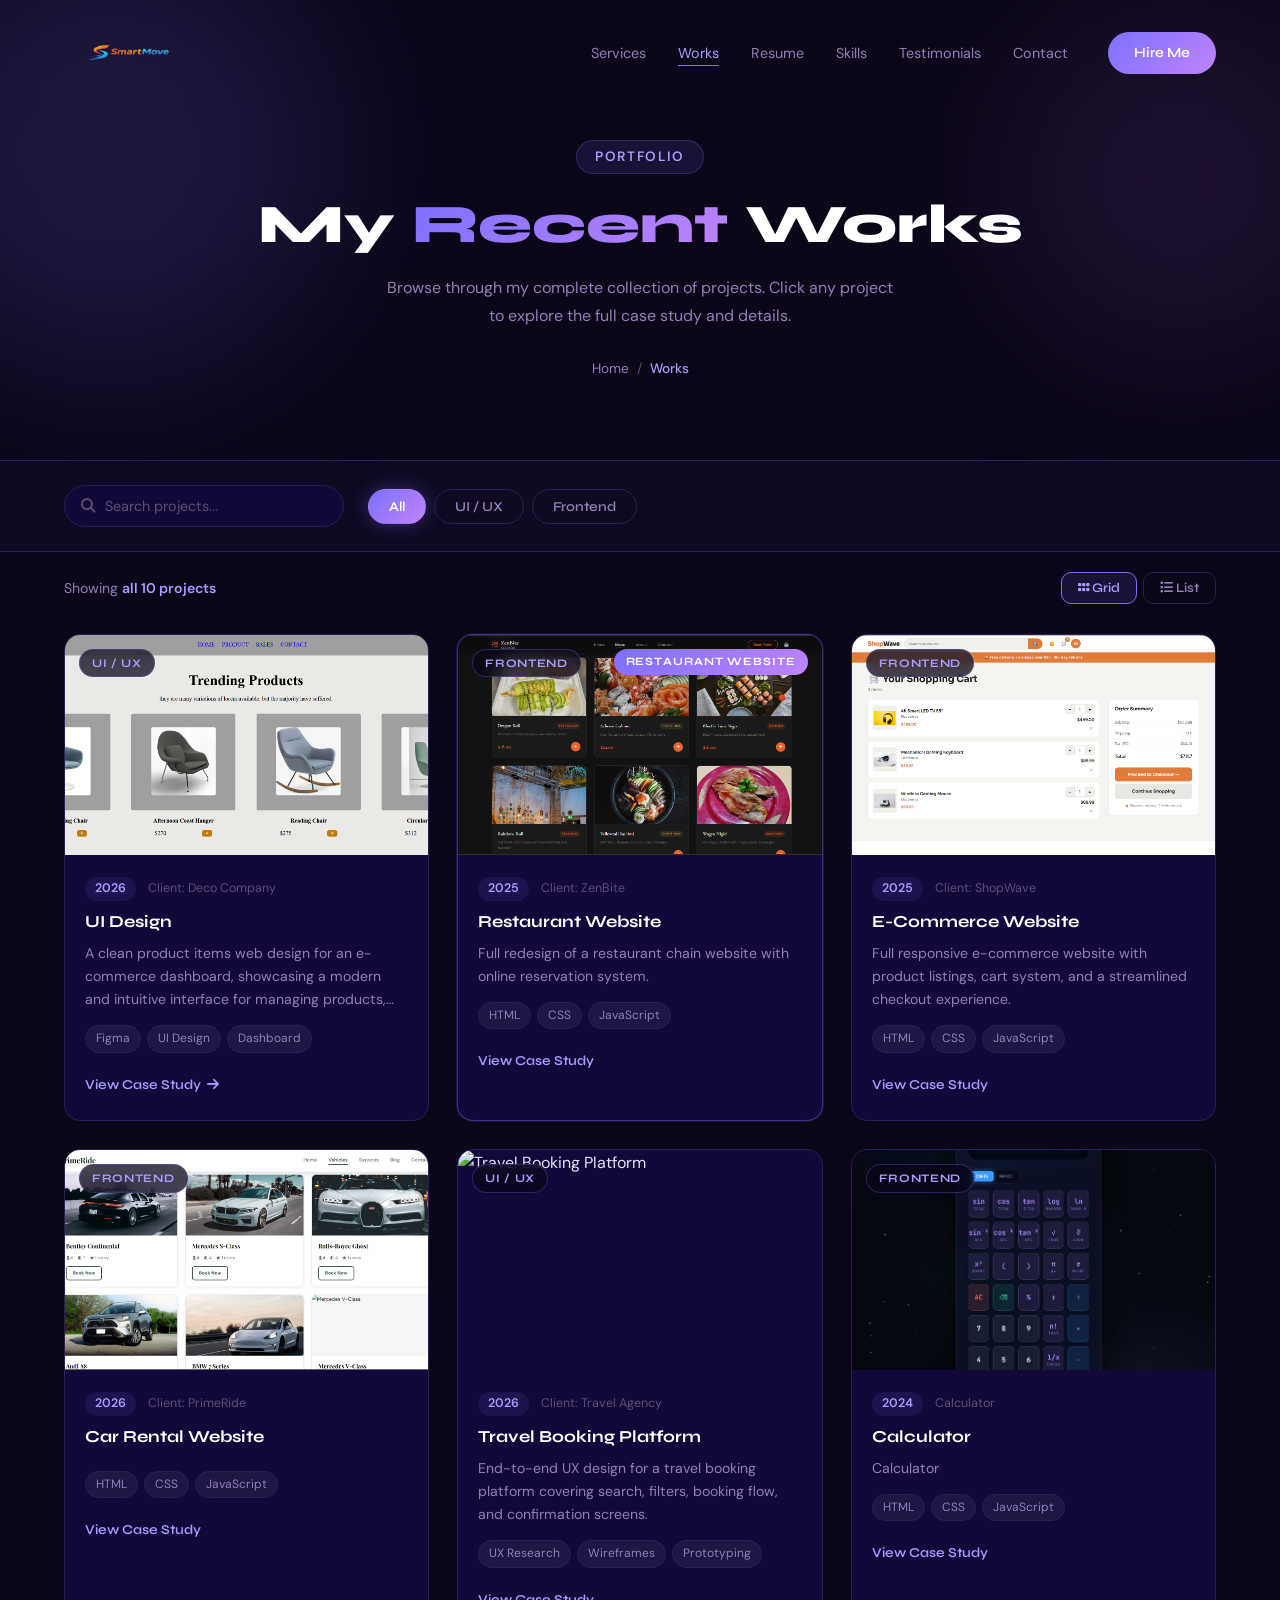
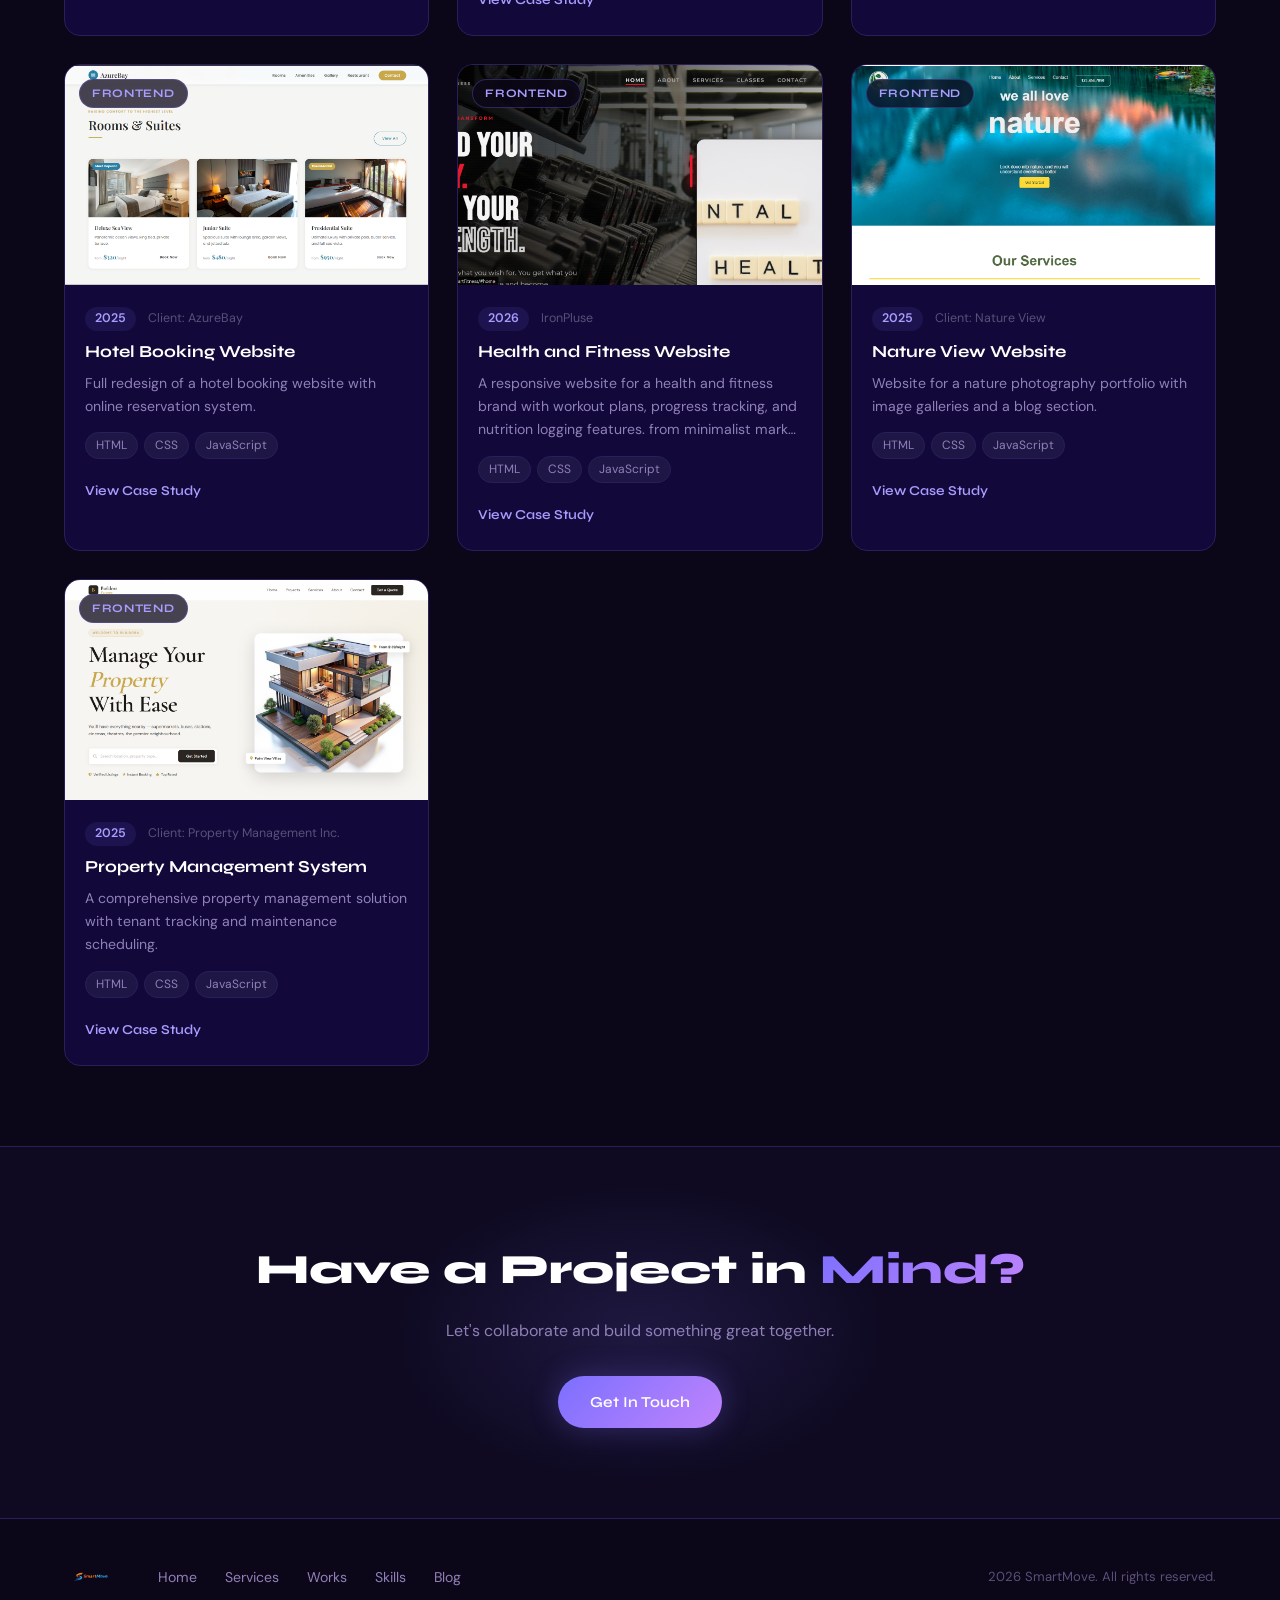
==== commit 46c9cbbf: "added property management website" ====
--- a/works.html
+++ b/works.html
@@ -197,7 +197,7 @@
                             class="card-thumb"
                         />
                         <div class="card-overlay">
-                            <a href="https://smartmove1.github.io/restaurant-website/" class="card-overlay-btn">
+                            <a href="https://smartmove1.github.io/smartfood/" class="card-overlay-btn">
                                 View Project
                             </a>
                         </div>
@@ -501,6 +501,44 @@
                             <span class="tag">JavaScript</span>
                         </div>
                         <a href="https://smartmove1.github.io/nature-view/" class="card-cta">
+                            View Case Study
+                        </a>
+                    </div>
+
+                </div>
+                <!-- PROJECT CARD 10 -->
+                <div class="portfolio-card" data-category="web" data-title="Property Management System">
+
+                    <div class="card-thumb-wrap">
+                        <img
+                            src="images/promanage.png"
+                            alt="Property Management System"
+                            class="card-thumb"
+                        />
+                        <div class="card-overlay">
+                            <a href="https://smartmove1.github.io/propertymanagement/" class="card-overlay-btn">
+                                View Project
+                            </a>
+                        </div>
+                        <span class="card-badge">Frontend</span>
+                    </div>
+
+                    <div class="card-body">
+                        <div class="card-meta">
+                            <span class="card-year">2025</span>
+                            <span class="card-client">Client: Property Management Inc.</span>
+                        </div>
+                        <h3 class="card-title">Property Management System</h3>
+                        <p class="card-desc">
+                             A comprehensive property management solution with tenant tracking
+                            and maintenance scheduling.
+                        </p>
+                        <div class="card-tags">
+                            <span class="tag">HTML</span>
+                            <span class="tag">CSS</span>
+                            <span class="tag">JavaScript</span>
+                        </div>
+                        <a href="https://smartmove1.github.io/propertymanagement/" class="card-cta">
                             View Case Study
                         </a>
                     </div>
